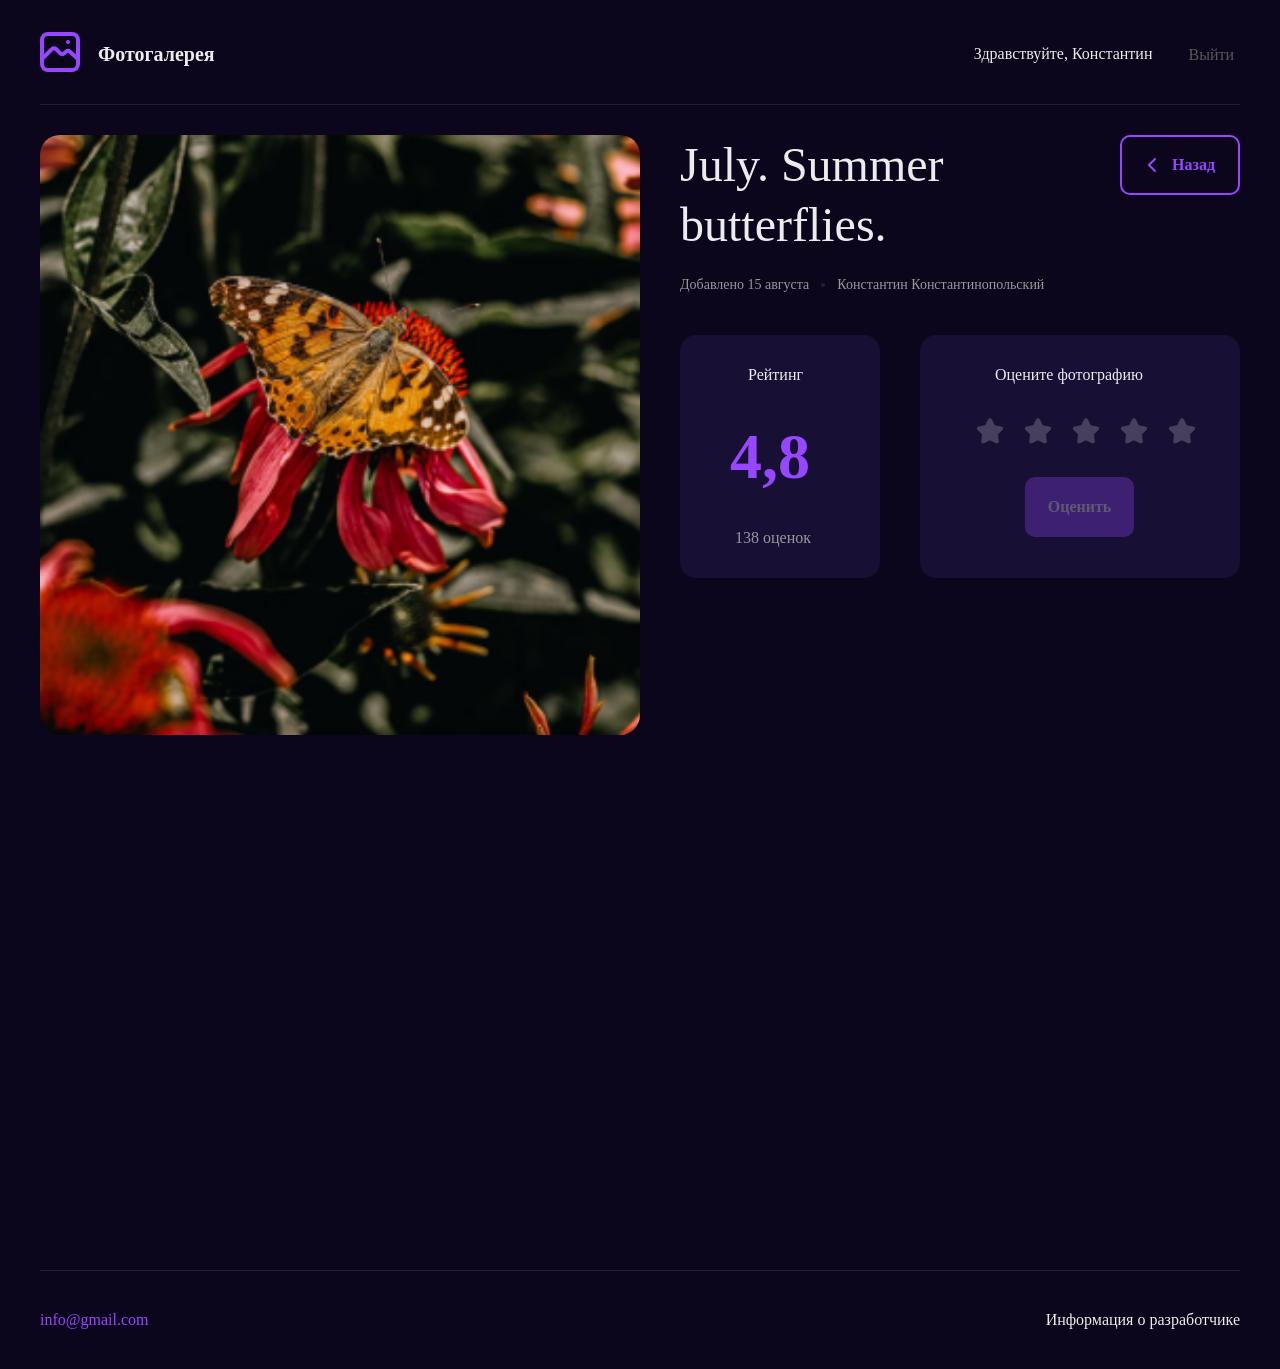
==== html/card.html @ f329498f "Add footer" ====
<!DOCTYPE html>
<html lang="ru">

<head>
    <meta charset="UTF-8">
    <meta http-equiv="X-UA-Compatible" content="IE=edge">
    <meta name="viewport" content="width=device-width, initial-scale=1.0">
    <title>Photogallery</title>
    <link rel="stylesheet" href="../css/card.css">
</head>

<body>
    <div class="header">
        <div class="wrapper">
            <div class="header__container">
                <div class="header__left">
                    <div class="header__logo">
                        <svg width="40" height="40" viewBox="0 0 40 40" fill="none" xmlns="http://www.w3.org/2000/svg">
                            <rect x="2" y="2" width="36" height="36" rx="6" stroke="#9747FF" stroke-width="4" />
                            <path
                                d="M2 27L11.8787 17.1213C13.0503 15.9497 14.9497 15.9497 16.1213 17.1213L20.0628 21.0628C21.1599 22.1599 22.9127 22.2394 24.1047 21.2461L26.0039 19.6634C27.1496 18.7086 28.8228 18.7405 29.9313 19.7382L38 27"
                                stroke="#9747FF" stroke-width="4" />
                            <circle cx="28" cy="10" r="2" fill="#9747FF" />
                        </svg>
                    </div>
                    <p class="header__photogallery">
                        Фотогалерея
                    </p>
                </div>
                <div class="header__right">
                    <p class="header__username">
                        Здравствуйте, Константин
                    </p>
                    <button class="header__logout">
                        Выйти
                    </button>
                </div>
            </div>
        </div>
    </div>
    <div class="wrapper">
        <div class="header__hline"></div>
    </div>


    <div class="main">
        <div class="wrapper">
            <div class="main__container">
                <div class="main__image-block">
                    <img class="main__image" src="../img/example_images/image 1.png" alt="No image" />
                </div>
                <div class="main__info-container">
                    <div class="main__header-panel">
                        <p class="main__header">
                            July. Summer butterflies.
                        </p>
                        <button class="main__back-button">
                            <div class="main__back-button-arrow">
                                <svg width="20" height="20" viewBox="0 0 20 20" fill="none">
                                    <path d="M13 4L7 10L13 16" stroke="#9747FF" stroke-width="2"
                                        stroke-linecap="round" />
                                </svg>
                            </div>
                            <p class="main__back-button-text">
                                Назад
                            </p>
                        </button>
                    </div>
                    <div class="main__info-panel">
                        <p class="main__date">
                            Добавлено 15 августа
                        </p>
                        <svg class="main__dot" width="4" height="4" viewBox="0 0 4 4" fill="none">
                            <circle cx="2" cy="2" r="2" fill="white" fill-opacity="0.1" />
                        </svg>
                        <p class="main__autor">
                            Константин Константинопольский
                        </p>
                    </div>
                    <div class="main__rating-panel">
                        <div class="main__rating-avg">
                            <p class="main__rating-avg__header">
                                Рейтинг
                            </p>
                            <p class="main__rating-avg__rating">
                                4,8
                            </p>
                            <p class="main__rating-avg__number-of-submits">
                                138 оценок
                            </p>
                        </div>
                        <div class="main__submit-panel">
                            <p class="main__sumbit-panel__header">
                                Оцените фотографию
                            </p>
                            <div class="main__star-container">
                                <button class="main__star-button">
                                    <svg class="main__star" width="32" height="32" viewBox="0 0 32 32" fill="none">
                                        <path d="M14.2311 3.35268C14.9815 1.93038 17.0185 1.93039 17.7689 3.35268L20.4315 8.39921C20.7209 8.9477 21.2483 9.33091 21.8594 9.43664L27.4817 10.4094C29.0663 10.6836 29.6957 12.6209 28.5749 13.7741L24.5982 17.8658C24.166 18.3105 23.9645 18.9306 24.0528 19.5444L24.865 25.1922C25.0939 26.7839 23.4459 27.9812 22.0028 27.2716L16.8825 24.7539C16.326 24.4803 15.674 24.4803 15.1175 24.7539L9.99715 27.2716C8.55406 27.9812 6.90612 26.7839 7.13503 25.1922L7.94723 19.5444C8.0355 18.9306 7.83403 18.3105 7.40181 17.8658L3.42506 13.7741C2.30427 12.6209 2.93373 10.6836 4.5183 10.4094L10.1406 9.43664C10.7517 9.33091 11.2791 8.94769 11.5685 8.3992L14.2311 3.35268Z" fill="white" fill-opacity="0.2"/>
                                    </svg>
                                </button>
                                <button class="main__star-button">
                                    <svg class="main__star" width="32" height="32" viewBox="0 0 32 32" fill="none">
                                        <path d="M14.2311 3.35268C14.9815 1.93038 17.0185 1.93039 17.7689 3.35268L20.4315 8.39921C20.7209 8.9477 21.2483 9.33091 21.8594 9.43664L27.4817 10.4094C29.0663 10.6836 29.6957 12.6209 28.5749 13.7741L24.5982 17.8658C24.166 18.3105 23.9645 18.9306 24.0528 19.5444L24.865 25.1922C25.0939 26.7839 23.4459 27.9812 22.0028 27.2716L16.8825 24.7539C16.326 24.4803 15.674 24.4803 15.1175 24.7539L9.99715 27.2716C8.55406 27.9812 6.90612 26.7839 7.13503 25.1922L7.94723 19.5444C8.0355 18.9306 7.83403 18.3105 7.40181 17.8658L3.42506 13.7741C2.30427 12.6209 2.93373 10.6836 4.5183 10.4094L10.1406 9.43664C10.7517 9.33091 11.2791 8.94769 11.5685 8.3992L14.2311 3.35268Z" fill="white" fill-opacity="0.2"/>
                                    </svg>
                                </button>
                                <button class="main__star-button">
                                    <svg class="main__star" width="32" height="32" viewBox="0 0 32 32" fill="none">
                                        <path d="M14.2311 3.35268C14.9815 1.93038 17.0185 1.93039 17.7689 3.35268L20.4315 8.39921C20.7209 8.9477 21.2483 9.33091 21.8594 9.43664L27.4817 10.4094C29.0663 10.6836 29.6957 12.6209 28.5749 13.7741L24.5982 17.8658C24.166 18.3105 23.9645 18.9306 24.0528 19.5444L24.865 25.1922C25.0939 26.7839 23.4459 27.9812 22.0028 27.2716L16.8825 24.7539C16.326 24.4803 15.674 24.4803 15.1175 24.7539L9.99715 27.2716C8.55406 27.9812 6.90612 26.7839 7.13503 25.1922L7.94723 19.5444C8.0355 18.9306 7.83403 18.3105 7.40181 17.8658L3.42506 13.7741C2.30427 12.6209 2.93373 10.6836 4.5183 10.4094L10.1406 9.43664C10.7517 9.33091 11.2791 8.94769 11.5685 8.3992L14.2311 3.35268Z" fill="white" fill-opacity="0.2"/>
                                    </svg>
                                </button>
                                <button class="main__star-button">
                                    <svg class="main__star" width="32" height="32" viewBox="0 0 32 32" fill="none">
                                        <path d="M14.2311 3.35268C14.9815 1.93038 17.0185 1.93039 17.7689 3.35268L20.4315 8.39921C20.7209 8.9477 21.2483 9.33091 21.8594 9.43664L27.4817 10.4094C29.0663 10.6836 29.6957 12.6209 28.5749 13.7741L24.5982 17.8658C24.166 18.3105 23.9645 18.9306 24.0528 19.5444L24.865 25.1922C25.0939 26.7839 23.4459 27.9812 22.0028 27.2716L16.8825 24.7539C16.326 24.4803 15.674 24.4803 15.1175 24.7539L9.99715 27.2716C8.55406 27.9812 6.90612 26.7839 7.13503 25.1922L7.94723 19.5444C8.0355 18.9306 7.83403 18.3105 7.40181 17.8658L3.42506 13.7741C2.30427 12.6209 2.93373 10.6836 4.5183 10.4094L10.1406 9.43664C10.7517 9.33091 11.2791 8.94769 11.5685 8.3992L14.2311 3.35268Z" fill="white" fill-opacity="0.2"/>
                                    </svg>
                                </button>
                                <button class="main__star-button">
                                    <svg class="main__star" width="32" height="32" viewBox="0 0 32 32" fill="none">
                                        <path d="M14.2311 3.35268C14.9815 1.93038 17.0185 1.93039 17.7689 3.35268L20.4315 8.39921C20.7209 8.9477 21.2483 9.33091 21.8594 9.43664L27.4817 10.4094C29.0663 10.6836 29.6957 12.6209 28.5749 13.7741L24.5982 17.8658C24.166 18.3105 23.9645 18.9306 24.0528 19.5444L24.865 25.1922C25.0939 26.7839 23.4459 27.9812 22.0028 27.2716L16.8825 24.7539C16.326 24.4803 15.674 24.4803 15.1175 24.7539L9.99715 27.2716C8.55406 27.9812 6.90612 26.7839 7.13503 25.1922L7.94723 19.5444C8.0355 18.9306 7.83403 18.3105 7.40181 17.8658L3.42506 13.7741C2.30427 12.6209 2.93373 10.6836 4.5183 10.4094L10.1406 9.43664C10.7517 9.33091 11.2791 8.94769 11.5685 8.3992L14.2311 3.35268Z" fill="white" fill-opacity="0.2"/>
                                    </svg>
                                </button>
                            </div>
                            <button class="main__submit-button-unactive">
                                Оценить
                            </button>
                        </div>
                    </div>
                </div>
            </div>
        </div>
    </div>

    <div class="wrapper">
        <div class="footer__hline"></div>
    </div>

    <div class="footer">
        <div class="wrapper">
            <div class="footer__container">
                <a href="#!" class="footer__link">
                    info@gmail.com
                </a>
                <p class="footer__info">
                    Информация о разработчике 
                </p>
            </div>
        </div>
    </div>
</body>

</html>
---- css/card.css ----
* {
    font-family: 'Inter';
    font-style: normal;
    margin: 0px;
    border: none;
    bottom: 0px;
    text-align: left;
}


html {
    background: #0B061B;
}

button {
    cursor: pointer;
}

a {
    cursor: pointer;
}

.wrapper {
    width: 100%;
    height: 100%;
    max-width: 1200px;
    margin: 0px auto;
}

/*header style*/

.header {
    width: 100%;
    height: 40px;
    margin-top: 32px;
    margin-bottom: 32px;
}

.header__container {
    height: 100%;
    display: flex;
    justify-content: space-between;
}

.header__left {
    display: flex;
    justify-content: flex-start;
}

.header__logo {
    margin-right: 18px;
}

.header__photogallery {
    margin-top: 10px;
    height: 24px;
    font-weight: 600;
    font-size: 20px;
    line-height: 24px;
    color: #ececec;
}

.header__right {
    display: flex;
    justify-content: flex-end;
}

.header__username {
    height: 19px;
    margin-top: 12px;
    margin-right: 30px;
    font-weight: 500;
    font-size: 16px;
    line-height: 19px;
    color: #ececec;
}

.header__logout {
    height: 19px;
    margin-top: 12px;
    background: transparent;
    font-weight: 500;
    font-size: 16px;
    line-height: 19px;
    color: #585858;
}

.header__hline {
    height: 1px;
    width: 100%;
    margin-bottom: 30px;
    background: url(../img/hline.png);
}

/*main style*/

.main {
    height: 1135px;
    width: 100%;
}

.main__container {
    width: 100%;
    height: 600px;
    margin-right: 40px;
    display: flex;
    justify-content: flex-start;
}

.main__image-block {
    width: 600px;
    height: 600px;
    margin-right: 40px;
    border-radius: 20px;
    overflow: hidden;
}

.main__image {
    display: block;
    width: 100%;
    height: 100%;
}

.main__info-container {
    width: 560px;
    height: 600px;
}

.main__header-panel {
    width: 100%;
    height: 120px;
    display: flex;
    justify-content: flex-start;
    margin-bottom: 20px;
}

.main__header {
    width: 400px;
    height: 120px;
    margin-right: 40px;
    font-weight: 500;
    font-size: 48px;
    line-height: 60px;
    color: #ececec;
}

.main__back-button {
    padding: 0px;
    border: none;
    margin: 0px;
    height: 60px;
    width: 120px;
    border: 2px solid #9747FF;
    border-radius: 10px;
    box-sizing: border-box;
    background: transparent;
    display: flex;
    justify-content: flex-start;
}

.main__back-button-arrow {
    width: 20px;
    height: 20px;
    margin: auto 20px;
    margin-right: 10px;
    overflow: hidden;
}

.main__back-button-text {
    height: 20px;
    margin: auto 0px;
    font-weight: 600;
    font-size: 16px;
    line-height: 20px;
    color: #9747FF;
}

.main__info-panel {
    width: 100%;
    margin-bottom: 40px;
    height: 20px;
    display: flex;
    flex-direction: row;
    justify-content: flex-start;
}

.main__date {
    height: 100%;
    margin-right: 12px;
    font-weight: 400;
    font-size: 14px;
    line-height: 20px;
    color: #989898;
}

.main__dot {
    margin: auto 0px;
    margin-right: 12px;
}

.main__autor {
    height: 100%;
    font-weight: 400;
    font-size: 14px;
    line-height: 20px;
    color: #989898;
}

.main__rating-panel {
    height: 243px;
    width: 100%;
    display: flex;
    justify-content: flex-start;
}

.main__rating-avg {
    width: 200px;
    height: 100%;
    margin-right: 40px;
    background: #180F35;
    border-radius: 16px;
}

.main__submit-panel {
    width: 320px;
    height: 100%;
    background: #180F35;
    border-radius: 16px;
}

.main__rating-avg__header {
    height: 20px;
    margin-left: 68px;
    margin-top: 30px;
    margin-bottom: 33px;
    font-weight: 400;
    font-size: 16px;
    line-height: 20px;
    color: #ececec;
}

.main__rating-avg__rating {
    height: 77px;
    margin-left: 50px;
    margin-bottom: 33px;
    font-weight: 600;
    font-size: 64px;
    line-height: 77px;
    color: #9747FF;
}

.main__rating-avg__number-of-submits {
    height: 20px;
    margin-left: 55px;
    font-weight: 400;
    font-size: 16px;
    line-height: 20px;
    color: #989898;
}

.main__sumbit-panel__header {
    height: 20px;
    margin-top: 30px;
    margin-left: 75px;
    margin-bottom: 30px;
    font-weight: 400;
    font-size: 16px;
    line-height: 20px;
    color: #ececec;
}

.main__star-container {
    width: 224px;
    height: 32px;
    margin: 0px auto;
    margin-bottom: 30px;
    display: flex;
    justify-content: flex-start;
}

.main__star-button {
    width: 32px;
    height: 32px;
    margin-right: 16px;
    background: transparent;
}

.main__star-button:last-child {
    margin-right: 0px;
}

.main__submit-button-unactive {
    width: 109px;
    height: 60px;
    border-radius: 10px;
    margin-left: 105px;
    background: #9747FF;
    opacity: 0.3;
    text-align: center;
    font-weight: 600;
    font-size: 16px;
    line-height: 20px;
    color: white;
}

/*footer style*/

.footer__hline {
    width: 100%;
    height: 1px;
    background: url(../img/hline.png);
    margin-bottom: 39px;
}

.footer {
    width: 100%;
    height: 19px;
    margin-bottom: 40px;
}

.footer__container {
    width: 100%;
    height: 100%;
    display: flex;
    justify-content: space-between;
}

.footer__link {
    font-weight: 400;
    font-size: 16px;
    line-height: 19px;
    color: #9747FF;
    text-decoration: none;
}

.footer__info {
    font-weight: 400;
    font-size: 16px;
    line-height: 19px;
    color: #ececec;
}
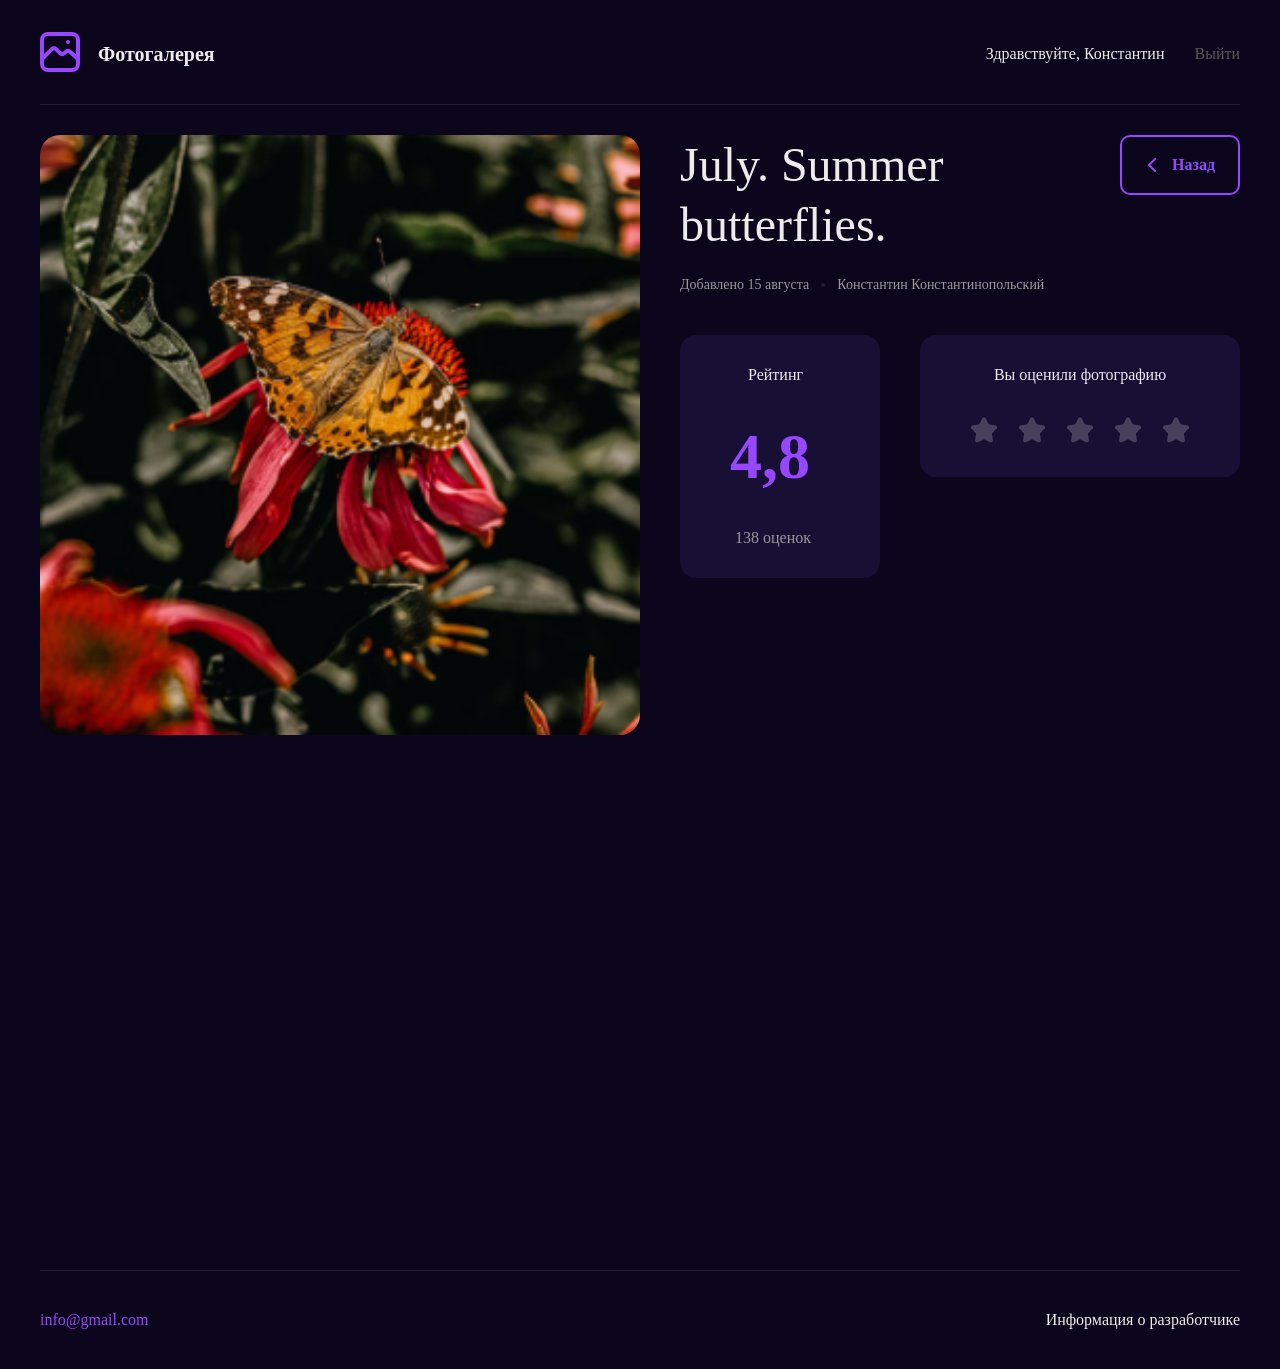
==== commit ed886a56: "Add modifications of pages" ====
--- a/html/card.html
+++ b/html/card.html
@@ -89,9 +89,9 @@
                                 138 оценок
                             </p>
                         </div>
-                        <div class="main__submit-panel">
+                        <div class="main__submit-panel-done">
                             <p class="main__sumbit-panel__header">
-                                Оцените фотографию
+                                Вы оценили фотографию
                             </p>
                             <div class="main__star-container">
                                 <button class="main__star-button">
@@ -120,8 +120,11 @@
                                     </svg>
                                 </button>
                             </div>
-                            <button class="main__submit-button-unactive">
-                                Оценить
+                            <button class="main__submit-button-preload">
+                                <div class="main__preload-picture"></div>
+                                <p class="main__submit-button-preload-text">
+                                    Оценить
+                                </p>
                             </button>
                         </div>
                     </div>
--- a/css/card.css
+++ b/css/card.css
@@ -3,7 +3,7 @@
     font-style: normal;
     margin: 0px;
     border: none;
-    bottom: 0px;
+    padding: 0px;
     text-align: left;
 }
 
@@ -14,6 +14,7 @@
 
 button {
     cursor: pointer;
+    background: transparent;
 }
 
 a {
@@ -221,13 +222,6 @@
     border-radius: 16px;
 }
 
-.main__submit-panel {
-    width: 320px;
-    height: 100%;
-    background: #180F35;
-    border-radius: 16px;
-}
-
 .main__rating-avg__header {
     height: 20px;
     margin-left: 68px;
@@ -258,15 +252,32 @@
     color: #989898;
 }
 
+.main__submit-panel {
+    width: 320px;
+    height: 100%;
+    background: #180F35;
+    border-radius: 16px;
+    overflow: hidden;
+}
+
+.main__submit-panel-done{
+    width: 320px;
+    height: 142px;
+    background: #180F35;
+    border-radius: 16px;
+    overflow: hidden;
+}
+
 .main__sumbit-panel__header {
     height: 20px;
+    margin: 0px auto;
     margin-top: 30px;
-    margin-left: 75px;
     margin-bottom: 30px;
     font-weight: 400;
     font-size: 16px;
     line-height: 20px;
     color: #ececec;
+    text-align: center;
 }
 
 .main__star-container {
@@ -303,6 +314,47 @@
     color: white;
 }
 
+.main__submit-button-active {
+    width: 109px;
+    height: 60px;
+    border-radius: 10px;
+    margin-left: 105px;
+    background: #9747FF;
+    opacity: 1;
+    text-align: center;
+    font-weight: 600;
+    font-size: 16px;
+    line-height: 20px;
+    color: white;
+}
+
+.main__submit-button-preload {
+    width: 139px;
+    height: 60px;
+    border-radius: 10px;
+    margin-left: 90px;
+    display: flex;
+    justify-content: flex-start;
+    background: #9747FF;
+}
+
+.main__preload-picture {
+    width: 20px;
+    height: 20px;
+    margin: 20px;
+    margin-right: 10px;
+    background: url(../img/preload.svg);
+}
+
+.main__submit-button-preload-text {
+    height: 20px;
+    font-weight: 600;
+    font-size: 16px;
+    line-height: 20px;
+    margin-top: 20px;
+    color: white;
+}
+
 /*footer style*/
 
 .footer__hline {
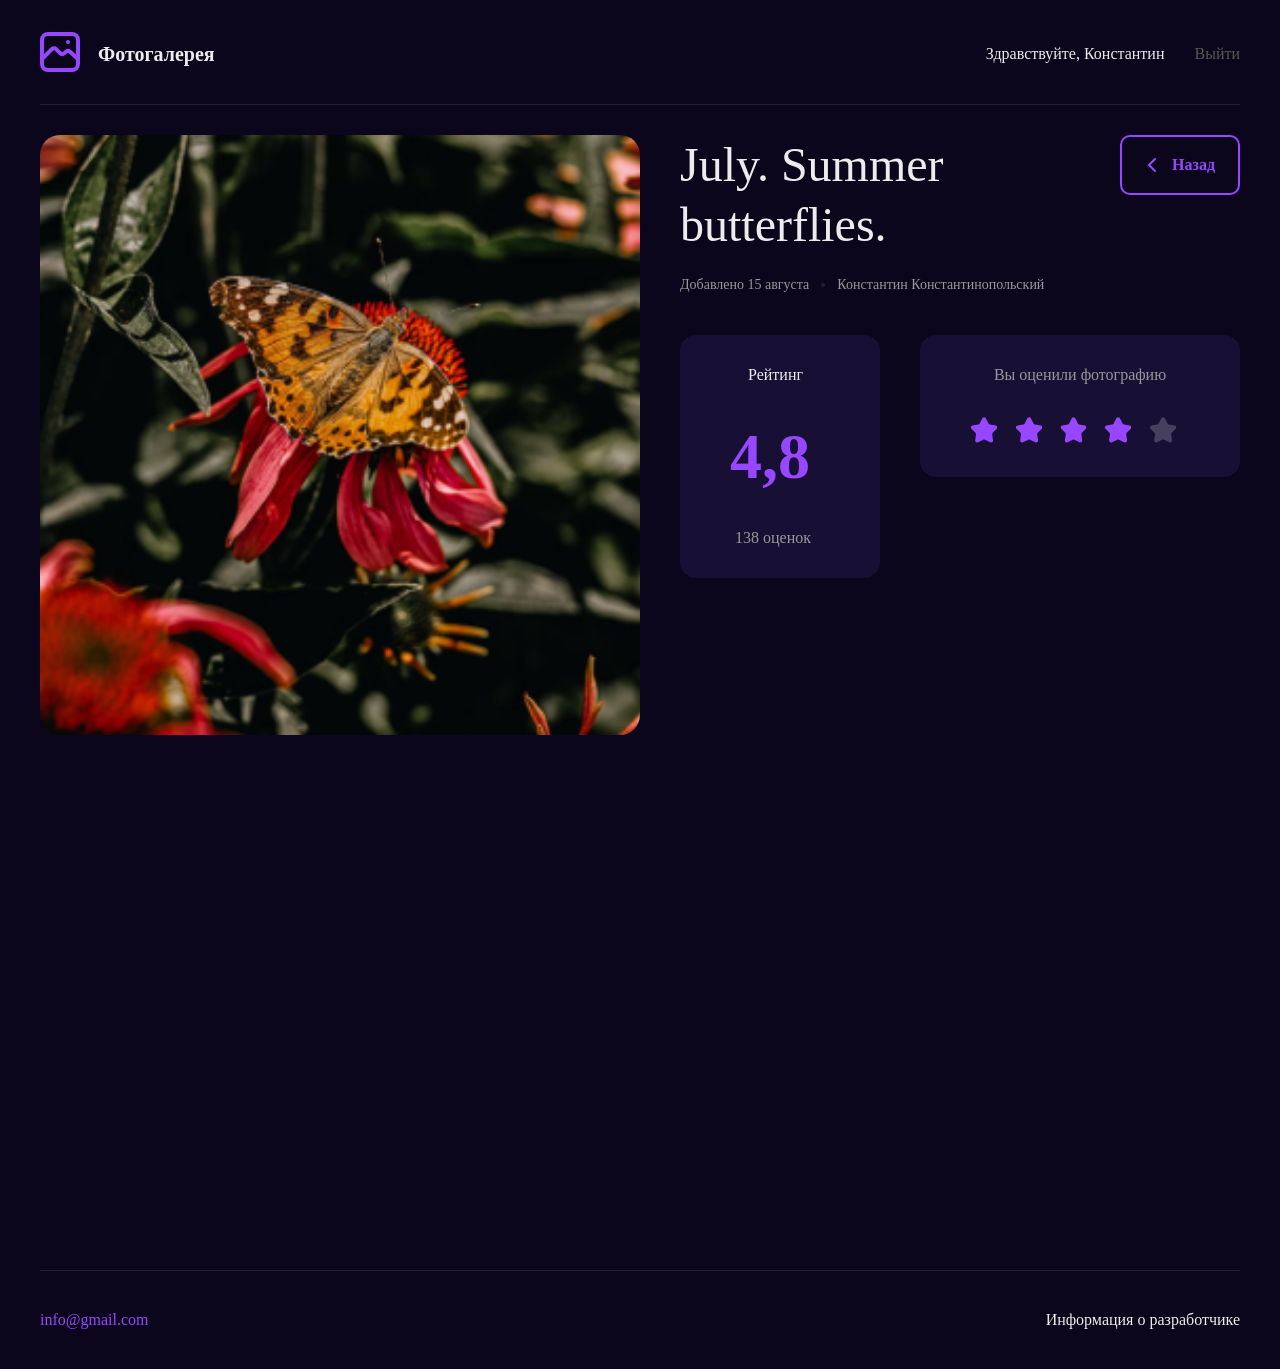
==== commit e8690dbc: "Turn png emblems to svg and correct submit panel header" ====
--- a/html/card.html
+++ b/html/card.html
@@ -90,35 +90,15 @@
                             </p>
                         </div>
                         <div class="main__submit-panel-done">
-                            <p class="main__sumbit-panel__header">
+                            <p class="main__sumbit-panel__header-done">
                                 Вы оценили фотографию
                             </p>
                             <div class="main__star-container">
-                                <button class="main__star-button">
-                                    <svg class="main__star" width="32" height="32" viewBox="0 0 32 32" fill="none">
-                                        <path d="M14.2311 3.35268C14.9815 1.93038 17.0185 1.93039 17.7689 3.35268L20.4315 8.39921C20.7209 8.9477 21.2483 9.33091 21.8594 9.43664L27.4817 10.4094C29.0663 10.6836 29.6957 12.6209 28.5749 13.7741L24.5982 17.8658C24.166 18.3105 23.9645 18.9306 24.0528 19.5444L24.865 25.1922C25.0939 26.7839 23.4459 27.9812 22.0028 27.2716L16.8825 24.7539C16.326 24.4803 15.674 24.4803 15.1175 24.7539L9.99715 27.2716C8.55406 27.9812 6.90612 26.7839 7.13503 25.1922L7.94723 19.5444C8.0355 18.9306 7.83403 18.3105 7.40181 17.8658L3.42506 13.7741C2.30427 12.6209 2.93373 10.6836 4.5183 10.4094L10.1406 9.43664C10.7517 9.33091 11.2791 8.94769 11.5685 8.3992L14.2311 3.35268Z" fill="white" fill-opacity="0.2"/>
-                                    </svg>
-                                </button>
-                                <button class="main__star-button">
-                                    <svg class="main__star" width="32" height="32" viewBox="0 0 32 32" fill="none">
-                                        <path d="M14.2311 3.35268C14.9815 1.93038 17.0185 1.93039 17.7689 3.35268L20.4315 8.39921C20.7209 8.9477 21.2483 9.33091 21.8594 9.43664L27.4817 10.4094C29.0663 10.6836 29.6957 12.6209 28.5749 13.7741L24.5982 17.8658C24.166 18.3105 23.9645 18.9306 24.0528 19.5444L24.865 25.1922C25.0939 26.7839 23.4459 27.9812 22.0028 27.2716L16.8825 24.7539C16.326 24.4803 15.674 24.4803 15.1175 24.7539L9.99715 27.2716C8.55406 27.9812 6.90612 26.7839 7.13503 25.1922L7.94723 19.5444C8.0355 18.9306 7.83403 18.3105 7.40181 17.8658L3.42506 13.7741C2.30427 12.6209 2.93373 10.6836 4.5183 10.4094L10.1406 9.43664C10.7517 9.33091 11.2791 8.94769 11.5685 8.3992L14.2311 3.35268Z" fill="white" fill-opacity="0.2"/>
-                                    </svg>
-                                </button>
-                                <button class="main__star-button">
-                                    <svg class="main__star" width="32" height="32" viewBox="0 0 32 32" fill="none">
-                                        <path d="M14.2311 3.35268C14.9815 1.93038 17.0185 1.93039 17.7689 3.35268L20.4315 8.39921C20.7209 8.9477 21.2483 9.33091 21.8594 9.43664L27.4817 10.4094C29.0663 10.6836 29.6957 12.6209 28.5749 13.7741L24.5982 17.8658C24.166 18.3105 23.9645 18.9306 24.0528 19.5444L24.865 25.1922C25.0939 26.7839 23.4459 27.9812 22.0028 27.2716L16.8825 24.7539C16.326 24.4803 15.674 24.4803 15.1175 24.7539L9.99715 27.2716C8.55406 27.9812 6.90612 26.7839 7.13503 25.1922L7.94723 19.5444C8.0355 18.9306 7.83403 18.3105 7.40181 17.8658L3.42506 13.7741C2.30427 12.6209 2.93373 10.6836 4.5183 10.4094L10.1406 9.43664C10.7517 9.33091 11.2791 8.94769 11.5685 8.3992L14.2311 3.35268Z" fill="white" fill-opacity="0.2"/>
-                                    </svg>
-                                </button>
-                                <button class="main__star-button">
-                                    <svg class="main__star" width="32" height="32" viewBox="0 0 32 32" fill="none">
-                                        <path d="M14.2311 3.35268C14.9815 1.93038 17.0185 1.93039 17.7689 3.35268L20.4315 8.39921C20.7209 8.9477 21.2483 9.33091 21.8594 9.43664L27.4817 10.4094C29.0663 10.6836 29.6957 12.6209 28.5749 13.7741L24.5982 17.8658C24.166 18.3105 23.9645 18.9306 24.0528 19.5444L24.865 25.1922C25.0939 26.7839 23.4459 27.9812 22.0028 27.2716L16.8825 24.7539C16.326 24.4803 15.674 24.4803 15.1175 24.7539L9.99715 27.2716C8.55406 27.9812 6.90612 26.7839 7.13503 25.1922L7.94723 19.5444C8.0355 18.9306 7.83403 18.3105 7.40181 17.8658L3.42506 13.7741C2.30427 12.6209 2.93373 10.6836 4.5183 10.4094L10.1406 9.43664C10.7517 9.33091 11.2791 8.94769 11.5685 8.3992L14.2311 3.35268Z" fill="white" fill-opacity="0.2"/>
-                                    </svg>
-                                </button>
-                                <button class="main__star-button">
-                                    <svg class="main__star" width="32" height="32" viewBox="0 0 32 32" fill="none">
-                                        <path d="M14.2311 3.35268C14.9815 1.93038 17.0185 1.93039 17.7689 3.35268L20.4315 8.39921C20.7209 8.9477 21.2483 9.33091 21.8594 9.43664L27.4817 10.4094C29.0663 10.6836 29.6957 12.6209 28.5749 13.7741L24.5982 17.8658C24.166 18.3105 23.9645 18.9306 24.0528 19.5444L24.865 25.1922C25.0939 26.7839 23.4459 27.9812 22.0028 27.2716L16.8825 24.7539C16.326 24.4803 15.674 24.4803 15.1175 24.7539L9.99715 27.2716C8.55406 27.9812 6.90612 26.7839 7.13503 25.1922L7.94723 19.5444C8.0355 18.9306 7.83403 18.3105 7.40181 17.8658L3.42506 13.7741C2.30427 12.6209 2.93373 10.6836 4.5183 10.4094L10.1406 9.43664C10.7517 9.33091 11.2791 8.94769 11.5685 8.3992L14.2311 3.35268Z" fill="white" fill-opacity="0.2"/>
-                                    </svg>
-                                </button>
+                                <button class="main__star-button-active main__star-button-done"></button>
+                                <button class="main__star-button-active main__star-button-done"></button>
+                                <button class="main__star-button-active main__star-button-done"></button>
+                                <button class="main__star-button-active main__star-button-done"></button>
+                                <button class="main__star-button-unactive main__star-button-done"></button>
                             </div>
                             <button class="main__submit-button-preload">
                                 <div class="main__preload-picture"></div>
--- a/css/card.css
+++ b/css/card.css
@@ -280,6 +280,18 @@
     text-align: center;
 }
 
+.main__sumbit-panel__header-done {
+    height: 20px;
+    margin: 0px auto;
+    margin-top: 30px;
+    margin-bottom: 30px;
+    font-weight: 400;
+    font-size: 16px;
+    line-height: 20px;
+    color: #989898;
+    text-align: center;
+}
+
 .main__star-container {
     width: 224px;
     height: 32px;
@@ -289,11 +301,22 @@
     justify-content: flex-start;
 }
 
-.main__star-button {
+.main__star-button-unactive {
     width: 32px;
     height: 32px;
     margin-right: 16px;
-    background: transparent;
+    background: url(../img/star_unactive.svg);
+}
+
+.main__star-button-active{
+    width: 32px;
+    height: 32px;
+    margin-right: 16px;
+    background: url(../img/star_active.svg);
+}
+
+.main__star-button-done{
+    cursor: default;
 }
 
 .main__star-button:last-child {
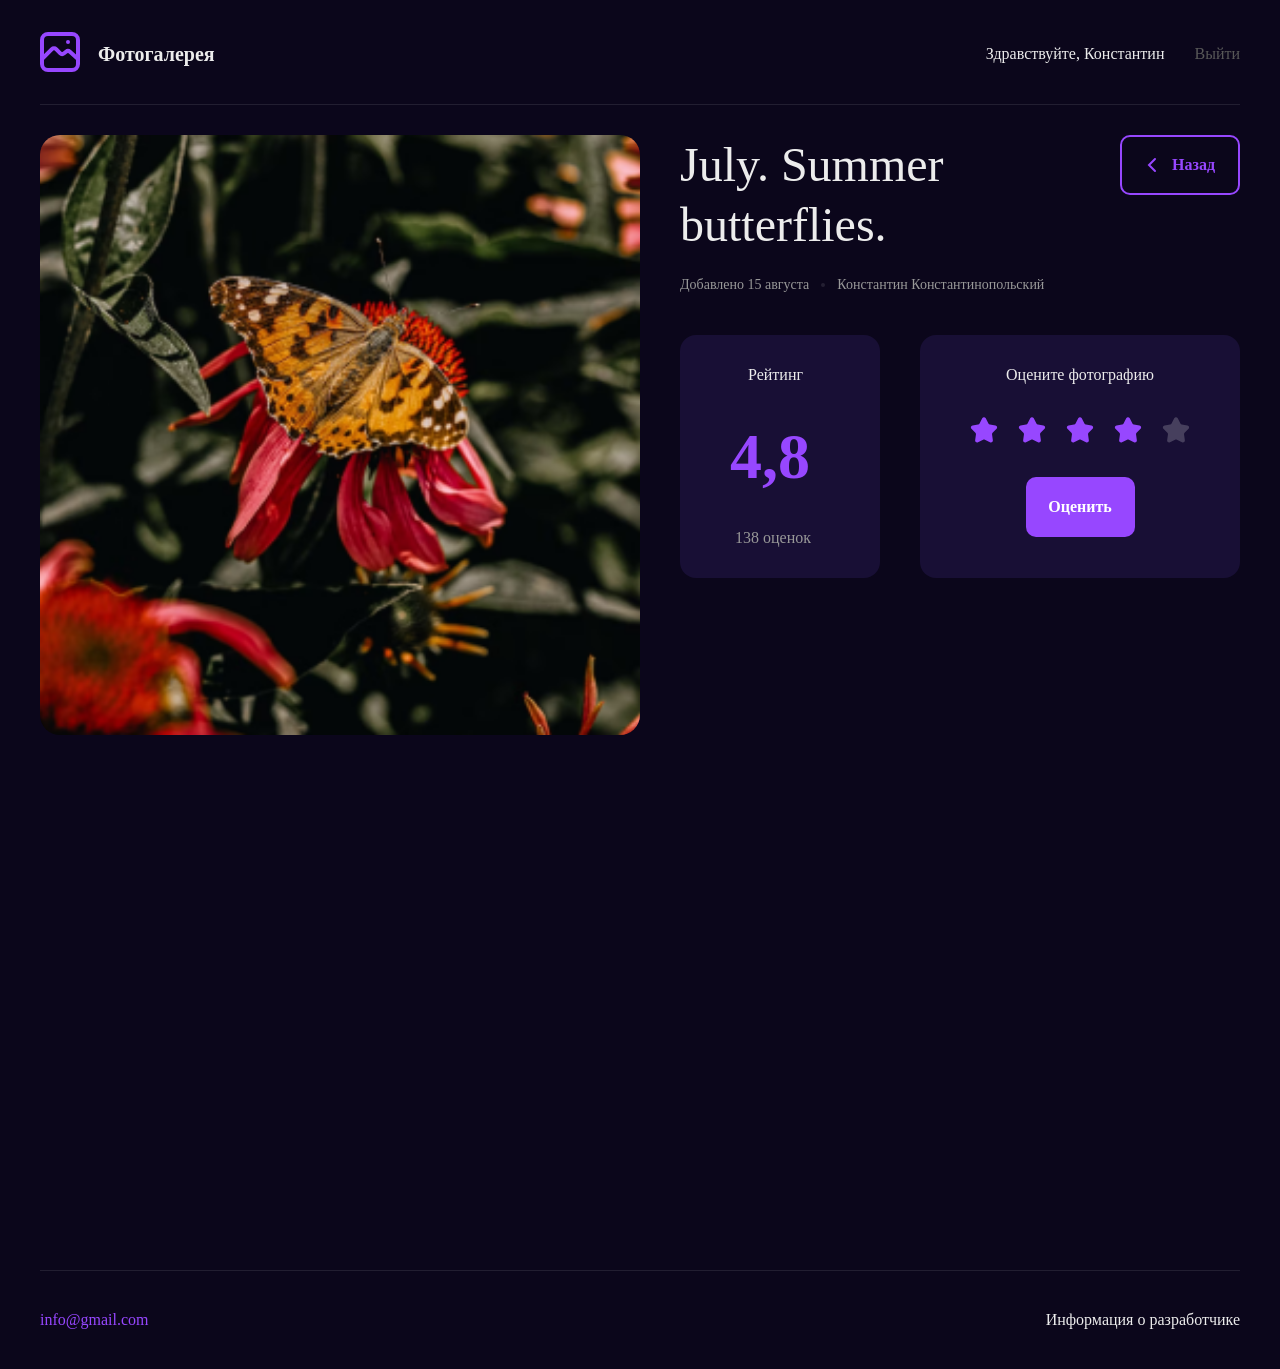
==== commit 64d83cbe: "Correct card pages" ====
--- a/html/card.html
+++ b/html/card.html
@@ -89,23 +89,113 @@
                                 138 оценок
                             </p>
                         </div>
-                        <div class="main__submit-panel-done">
-                            <p class="main__sumbit-panel__header-done">
-                                Вы оценили фотографию
-                            </p>
-                            <div class="main__star-container">
-                                <button class="main__star-button-active main__star-button-done"></button>
-                                <button class="main__star-button-active main__star-button-done"></button>
-                                <button class="main__star-button-active main__star-button-done"></button>
-                                <button class="main__star-button-active main__star-button-done"></button>
-                                <button class="main__star-button-unactive main__star-button-done"></button>
-                            </div>
-                            <button class="main__submit-button-preload">
-                                <div class="main__preload-picture"></div>
-                                <p class="main__submit-button-preload-text">
+                        
+                        <div class="main__submit-panel-unactive">
+                            <p class="main__submit-panel-unactive__header">
+                                Оцените фотографию
+                            </p>
+                            <div class="main__submit-panel-unactive__star-container">
+                                <button class="main__submit-panel-unactive__star star-unactive">
+
+                                </button>
+                                <button class="main__submit-panel-unactive__star star-unactive">
+                                    
+                                </button>
+                                <button class="main__submit-panel-unactive__star star-unactive">
+                                    
+                                </button>
+                                <button class="main__submit-panel-unactive__star star-unactive">
+                                    
+                                </button>
+                                <button class="main__submit-panel-unactive__star star-unactive">
+                                    
+                                </button>
+                            </div>
+                            <button class="main__submit-panel-unactive__button">
+                                <p class="main__submit-panel-unactive__button__text">
                                     Оценить
                                 </p>
                             </button>
+                        </div>
+
+                        <div class="main__submit-panel-active">
+                            <p class="main__submit-panel-active__header">
+                                Оцените фотографию
+                            </p>
+                            <div class="main__submit-panel-active__star-container">
+                                <button class="main__submit-panel-active__star star-active">
+
+                                </button>
+                                <button class="main__submit-panel-active__star star-active">
+                                    
+                                </button>
+                                <button class="main__submit-panel-active__star star-active">
+                                    
+                                </button>
+                                <button class="main__submit-panel-active__star star-active">
+                                    
+                                </button>
+                                <button class="main__submit-panel-active__star star-unactive">
+                                    
+                                </button>
+                            </div>
+                            <button class="main__submit-panel-active__button">
+                                <p class="main__submit-panel-active__button__text">
+                                    Оценить
+                                </p>
+                            </button>
+                        </div>
+
+                        <div class="main__submit-panel-load">
+                            <p class="main__submit-panel-load__header">
+                                Оцените фотографию
+                            </p>
+                            <div class="main__submit-panel-load__star-container">
+                                <button class="main__submit-panel-load__star star-active">
+
+                                </button>
+                                <button class="main__submit-panel-load__star star-active">
+                                    
+                                </button>
+                                <button class="main__submit-panel-load__star star-active">
+                                    
+                                </button>
+                                <button class="main__submit-panel-load__star star-active">
+                                    
+                                </button>
+                                <button class="main__submit-panel-load__star star-unactive">
+                                    
+                                </button>
+                            </div>
+                            <button class="main__submit-panel-load__button">
+                                <div class="main__submit-panel-load__button__load-icon"></div>
+                                <p class="main__submit-panel-load__button__text">
+                                    Оценить
+                                </p>
+                            </button>
+                        </div>
+
+                        <div class="main__submit-panel-done">
+                            <p class="main__submit-panel-done__header">
+                                Вы оценили фотографию
+                            </p>
+                            <div class="main__submit-panel-done__star-container">
+                                <button class="main__submit-panel-done__star star-active">
+
+                                </button>
+                                <button class="main__submit-panel-done__star star-active">
+                                    
+                                </button>
+                                <button class="main__submit-panel-done__star star-active">
+                                    
+                                </button>
+                                <button class="main__submit-panel-done__star star-active">
+                                    
+                                </button>
+                                <button class="main__submit-panel-done__star star-unactive">
+                                    
+                                </button>
+                            </div>
                         </div>
                     </div>
                 </div>
--- a/css/card.css
+++ b/css/card.css
@@ -252,39 +252,214 @@
     color: #989898;
 }
 
-.main__submit-panel {
+.main__submit-panel-unactive {
     width: 320px;
-    height: 100%;
+    height: 243px;
     background: #180F35;
+    display: flex;
+    flex-direction: column;
+    justify-content: flex-start;
     border-radius: 16px;
-    overflow: hidden;
-}
-
-.main__submit-panel-done{
+    display: none;
+}
+
+.main__submit-panel-unactive__header {
+    width: 100%;
+    height: 20px;
+    margin: 30px auto;
+    font-weight: 400;
+    font-size: 16px;
+    line-height: 20px;
+    color: #ececec;
+    text-align: center;
+}
+
+.main__submit-panel-unactive__star-container {
+    width: 224px;
+    height: 32px;
+    margin: 0px auto;
+    margin-bottom: 30px;
+    display: flex;
+    justify-content: flex-start;
+}
+
+.main__submit-panel-unactive__star {
+    width: 32px;
+    height: 32px;
+    margin-right: 16px;
+}
+
+.main__submit-panel-unactive__star:last-child {
+    margin-right: 0px;
+}
+
+.main__submit-panel-unactive__button {
+    cursor: default;
+    width: 109px;
+    height: 60px;
+    margin: 0px auto;
+    border-radius: 10px;
+    background: #9747FF;
+    opacity: 0.3;
+}
+
+.main__submit-panel-unactive__button__text {
+    width: 100%;
+    height: 20px;
+    margin: auto;
+    text-align: center;
+    font-weight: 600;
+    font-size: 16px;
+    line-height: 20px;
+    color: white;
+}
+
+
+.main__submit-panel-active {
+    width: 320px;
+    height: 243px;
+    background: #180F35;
+    display: flex;
+    flex-direction: column;
+    justify-content: flex-start;
+    border-radius: 16px;
+}
+
+.main__submit-panel-active__header {
+    width: 100%;
+    height: 20px;
+    margin: 30px auto;
+    font-weight: 400;
+    font-size: 16px;
+    line-height: 20px;
+    color: #ececec;
+    text-align: center;
+}
+
+.main__submit-panel-active__star-container {
+    width: 224px;
+    height: 32px;
+    margin: 0px auto;
+    margin-bottom: 30px;
+    display: flex;
+    justify-content: flex-start;
+}
+
+.main__submit-panel-active__star {
+    width: 32px;
+    height: 32px;
+    margin-right: 16px;
+}
+
+.main__submit-panel-active__star:last-child {
+    margin-right: 0px;
+}
+
+.main__submit-panel-active__button {
+    width: 109px;
+    height: 60px;
+    margin: 0px auto;
+    border-radius: 10px;
+    background: #9747FF;
+}
+
+.main__submit-panel-active__button__text {
+    width: 100%;
+    height: 20px;
+    margin: auto;
+    text-align: center;
+    font-weight: 600;
+    font-size: 16px;
+    line-height: 20px;
+    color: white;
+}
+
+
+.main__submit-panel-load {
+    width: 320px;
+    height: 243px;
+    background: #180F35;
+    display: flex;
+    flex-direction: column;
+    justify-content: flex-start;
+    border-radius: 16px;
+    display: none;
+}
+
+.main__submit-panel-load__header {
+    width: 100%;
+    height: 20px;
+    margin: 30px auto;
+    font-weight: 400;
+    font-size: 16px;
+    line-height: 20px;
+    color: #ececec;
+    text-align: center;
+}
+
+.main__submit-panel-load__star-container {
+    width: 224px;
+    height: 32px;
+    margin: 0px auto;
+    margin-bottom: 30px;
+    display: flex;
+    justify-content: flex-start;
+}
+
+.main__submit-panel-load__star {
+    cursor: default;
+    width: 32px;
+    height: 32px;
+    margin-right: 16px;
+}
+
+.main__submit-panel-load__star:last-child {
+    margin-right: 0px;
+}
+
+.main__submit-panel-load__button {
+    cursor: default;
+    width: 139px;
+    height: 60px;
+    margin: 0px auto;
+    border-radius: 10px;
+    background: #9747FF;
+    display: flex;
+    justify-content: flex-start;
+}
+
+.main__submit-panel-load__button__load-icon{
+    width: 20px;
+    height: 20px;
+    margin: auto 10px auto 20px;
+    background: url(../img/preload.svg);
+}
+
+.main__submit-panel-load__button__text {
+    height: 20px;
+    margin: auto 0px;
+    font-weight: 600;
+    font-size: 16px;
+    line-height: 20px;
+    color: white;
+}
+
+
+.main__submit-panel-done {
     width: 320px;
     height: 142px;
     background: #180F35;
+    display: flex;
+    flex-direction: column;
+    justify-content: flex-start;
     border-radius: 16px;
-    overflow: hidden;
-}
-
-.main__sumbit-panel__header {
-    height: 20px;
-    margin: 0px auto;
-    margin-top: 30px;
-    margin-bottom: 30px;
-    font-weight: 400;
-    font-size: 16px;
-    line-height: 20px;
-    color: #ececec;
-    text-align: center;
-}
-
-.main__sumbit-panel__header-done {
-    height: 20px;
-    margin: 0px auto;
-    margin-top: 30px;
-    margin-bottom: 30px;
+    display: none;
+}
+
+.main__submit-panel-done__header {
+    width: 100%;
+    height: 20px;
+    margin: 30px auto;
     font-weight: 400;
     font-size: 16px;
     line-height: 20px;
@@ -292,7 +467,7 @@
     text-align: center;
 }
 
-.main__star-container {
+.main__submit-panel-done__star-container {
     width: 224px;
     height: 32px;
     margin: 0px auto;
@@ -301,81 +476,25 @@
     justify-content: flex-start;
 }
 
-.main__star-button-unactive {
+.main__submit-panel-done__star {
+    cursor: default;
     width: 32px;
     height: 32px;
     margin-right: 16px;
+}
+
+.main__submit-panel-done__star:last-child {
+    margin-right: 0px;
+}
+
+
+
+.star-unactive {
     background: url(../img/star_unactive.svg);
 }
 
-.main__star-button-active{
-    width: 32px;
-    height: 32px;
-    margin-right: 16px;
+.star-active {
     background: url(../img/star_active.svg);
-}
-
-.main__star-button-done{
-    cursor: default;
-}
-
-.main__star-button:last-child {
-    margin-right: 0px;
-}
-
-.main__submit-button-unactive {
-    width: 109px;
-    height: 60px;
-    border-radius: 10px;
-    margin-left: 105px;
-    background: #9747FF;
-    opacity: 0.3;
-    text-align: center;
-    font-weight: 600;
-    font-size: 16px;
-    line-height: 20px;
-    color: white;
-}
-
-.main__submit-button-active {
-    width: 109px;
-    height: 60px;
-    border-radius: 10px;
-    margin-left: 105px;
-    background: #9747FF;
-    opacity: 1;
-    text-align: center;
-    font-weight: 600;
-    font-size: 16px;
-    line-height: 20px;
-    color: white;
-}
-
-.main__submit-button-preload {
-    width: 139px;
-    height: 60px;
-    border-radius: 10px;
-    margin-left: 90px;
-    display: flex;
-    justify-content: flex-start;
-    background: #9747FF;
-}
-
-.main__preload-picture {
-    width: 20px;
-    height: 20px;
-    margin: 20px;
-    margin-right: 10px;
-    background: url(../img/preload.svg);
-}
-
-.main__submit-button-preload-text {
-    height: 20px;
-    font-weight: 600;
-    font-size: 16px;
-    line-height: 20px;
-    margin-top: 20px;
-    color: white;
 }
 
 /*footer style*/
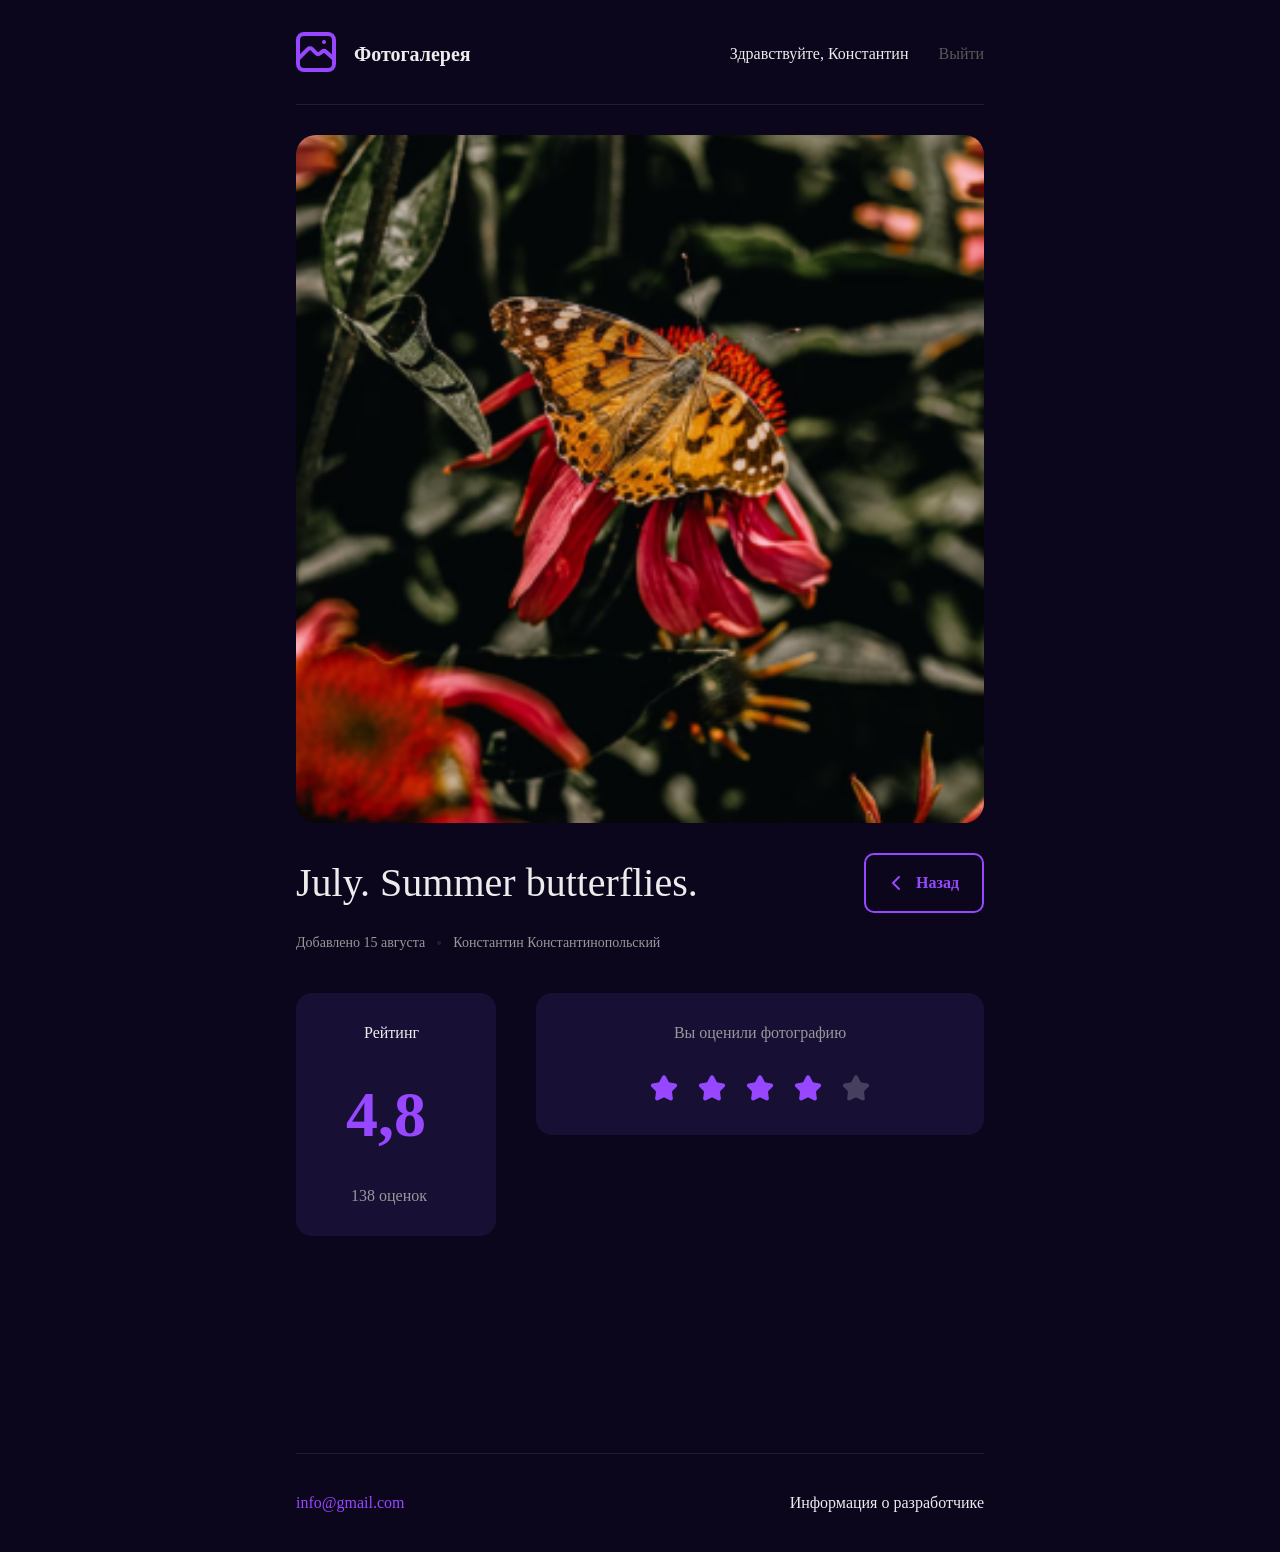
==== commit 99649b60: "Add adaptive for iPad on card_page" ====
--- a/html/card.html
+++ b/html/card.html
@@ -52,7 +52,7 @@
                 <div class="main__info-container">
                     <div class="main__header-panel">
                         <p class="main__header">
-                            July. Summer butterflies.
+                            July. Summer butterflies. thytuykukuktyy
                         </p>
                         <button class="main__back-button">
                             <div class="main__back-button-arrow">
--- a/css/card.css
+++ b/css/card.css
@@ -143,6 +143,8 @@
     font-size: 48px;
     line-height: 60px;
     color: #ececec;
+    overflow: hidden;
+    text-overflow: ellipsis;
 }
 
 .main__back-button {
@@ -252,6 +254,7 @@
     color: #989898;
 }
 
+
 .main__submit-panel-unactive {
     width: 320px;
     height: 243px;
@@ -323,6 +326,7 @@
     flex-direction: column;
     justify-content: flex-start;
     border-radius: 16px;
+    display: none;
 }
 
 .main__submit-panel-active__header {
@@ -453,7 +457,6 @@
     flex-direction: column;
     justify-content: flex-start;
     border-radius: 16px;
-    display: none;
 }
 
 .main__submit-panel-done__header {
@@ -532,4 +535,72 @@
     font-size: 16px;
     line-height: 19px;
     color: #ececec;
+}
+
+
+
+
+/*megia*/
+
+@media screen and (max-width: 1280px) {
+    .wrapper{
+        max-width: 688px;
+    }
+
+    .main{
+        height: auto;
+    }
+
+    .main__container{
+        flex-direction: column;
+        height: auto;
+    }
+
+    .main__image-block{
+        width: 688px;
+        height: 688px;
+        margin: 0px;
+        margin-bottom: 30px;
+    }
+
+    .main__image{
+        width: 100%;
+        height: 100%;
+    }
+
+    .main__info-container{
+        width: 688px;
+    }
+
+    .main__header-panel{
+        justify-content: space-between;
+        width: 100%;
+        height: 60px;
+    }
+
+    .main__header{
+        font-size: 40px;
+        width: 528px;
+        height: 60px;
+        margin-right: 40px;
+    }
+
+    .main__submit-panel-unactive{
+        width: 448px;
+    }
+
+
+    .main__submit-panel-active{
+        width: 448px;
+    }
+
+
+    .main__submit-panel-load{
+        width: 448px;
+    }
+
+
+    .main__submit-panel-done{
+        width: 448px;
+    }
 }
